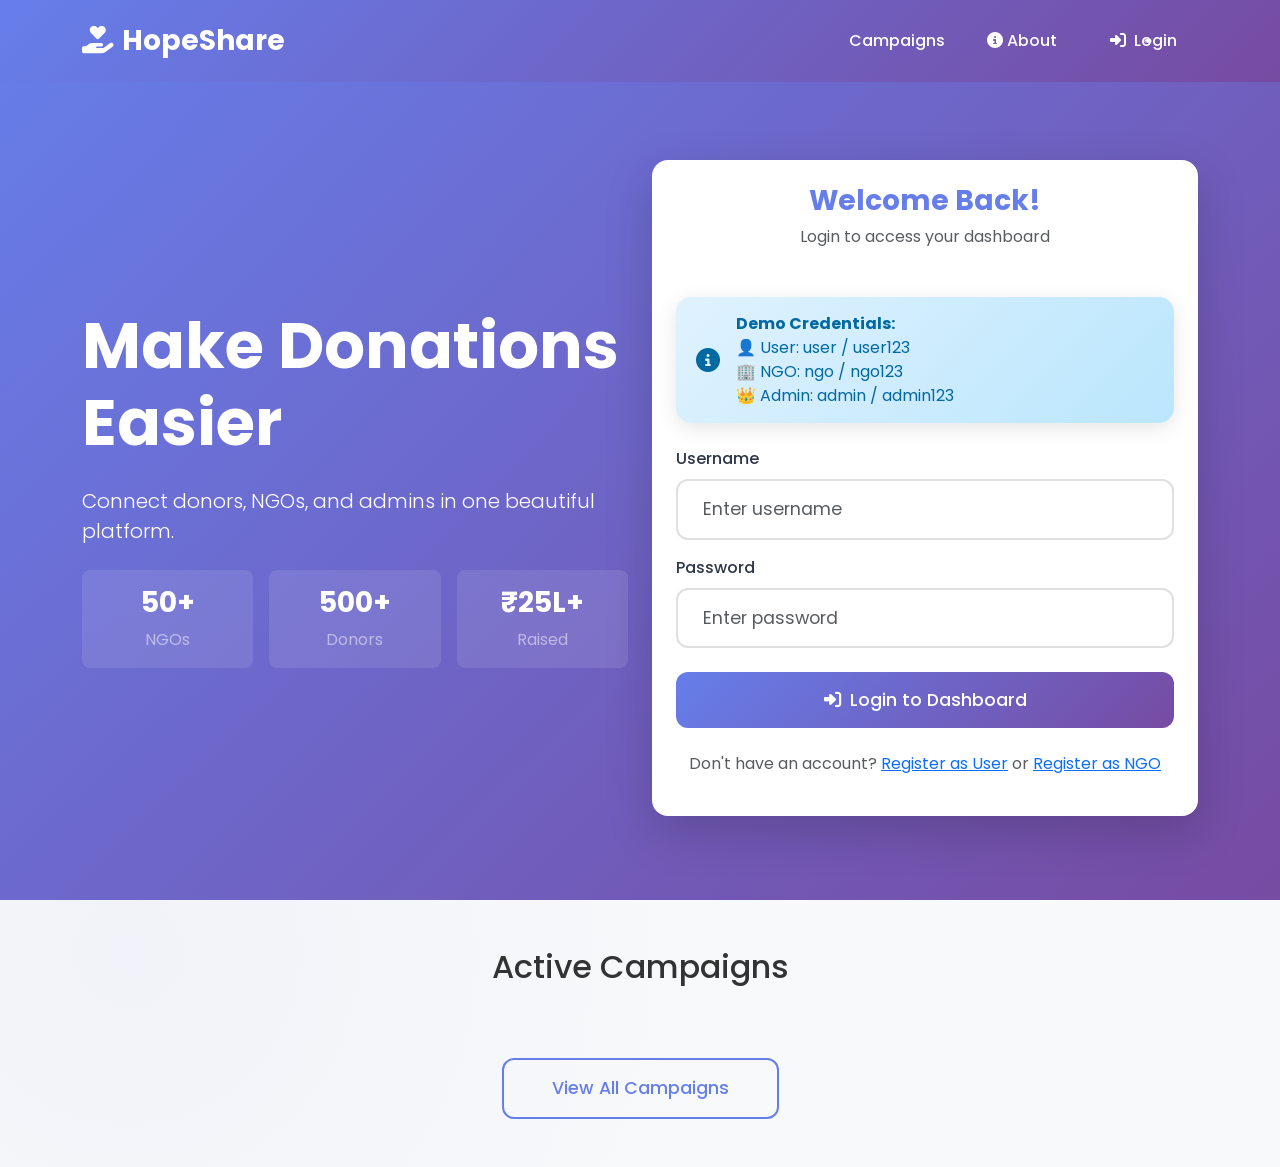
==== index.html @ 8b722194 "first commit" ====
<!DOCTYPE html>
<html lang="en">
<head>
    <meta charset="UTF-8">
    <meta name="viewport" content="width=device-width, initial-scale=1.0">
    <title>HopeShare - Donation Management</title>
    
    <!-- Bootstrap 5 CSS -->
    <link href="https://cdn.jsdelivr.net/npm/bootstrap@5.3.0/dist/css/bootstrap.min.css" rel="stylesheet">
    <!-- Font Awesome -->
    <link rel="stylesheet" href="https://cdnjs.cloudflare.com/ajax/libs/font-awesome/6.4.0/css/all.min.css">
    <!-- Google Fonts -->
    <link href="https://fonts.googleapis.com/css2?family=Poppins:wght@300;400;500;600;700&display=swap" rel="stylesheet">
    <!-- AOS Animation -->
    <link href="https://unpkg.com/aos@2.3.1/dist/aos.css" rel="stylesheet">
    <!-- Custom CSS -->
    <link rel="stylesheet" href="css/style.css">
</head>
<body>

    <!-- Navbar -->
    <nav class="navbar navbar-expand-lg navbar-dark fixed-top" style="background: linear-gradient(135deg, #667eea 0%, #764ba2 100%);">
        <div class="container">
            <a class="navbar-brand fw-bold fs-3" href="index.html">
                <i class="fas fa-hand-holding-heart me-2"></i>HopeShare
            </a>
            <button class="navbar-toggler" type="button" data-bs-toggle="collapse" data-bs-target="#navbarNav">
                <span class="navbar-toggler-icon"></span>
            </button>
            <div class="collapse navbar-collapse" id="navbarNav">
                <ul class="navbar-nav ms-auto">
                    <li class="nav-item">
                        <a class="nav-link active" href="index.html">Home</a>
                    </li>
                    <li class="nav-item">
                        <a class="nav-link" href="campaigns.html">Campaigns</a>
                    </li>
                    <li class="nav-item">
                        <a class="nav-link" href="about.html">About</a>
                    </li>
                    <li class="nav-item dropdown">
                        <a class="nav-link dropdown-toggle btn btn-light text-primary px-4 ms-3" href="#" id="loginDropdown" role="button" data-bs-toggle="dropdown">
                            <i class="fas fa-sign-in-alt"></i> Login
                        </a>
                        <ul class="dropdown-menu dropdown-menu-end">
                            <li><a class="dropdown-item" href="index.html"><i class="fas fa-sign-in-alt me-2"></i>Login</a></li>
                            <li><hr class="dropdown-divider"></li>
                            <li><a class="dropdown-item" href="register.html?type=user"><i class="fas fa-user me-2"></i>Register as User</a></li>
                            <li><a class="dropdown-item" href="register.html?type=ngo"><i class="fas fa-building me-2"></i>Register as NGO</a></li>
                        </ul>
                    </li>
                </ul>
            </div>
        </div>
    </nav>

    <!-- Hero Section with Login Form -->
    <section id="home" class="min-vh-100 d-flex align-items-center" style="background: linear-gradient(135deg, #667eea 0%, #764ba2 100%); padding-top: 76px;">
        <div class="container">
            <div class="row align-items-center">
                <div class="col-lg-6 text-white mb-5 mb-lg-0" data-aos="fade-right">
                    <h1 class="display-3 fw-bold mb-4">Make Donations Easier</h1>
                    <p class="lead mb-4">Connect donors, NGOs, and admins in one beautiful platform.</p>
                    <div class="row g-3">
                        <div class="col-4">
                            <div class="bg-white bg-opacity-10 rounded-3 p-3 text-center">
                                <h3 class="text-white fw-bold">50+</h3>
                                <p class="text-white-50 mb-0">NGOs</p>
                            </div>
                        </div>
                        <div class="col-4">
                            <div class="bg-white bg-opacity-10 rounded-3 p-3 text-center">
                                <h3 class="text-white fw-bold">500+</h3>
                                <p class="text-white-50 mb-0">Donors</p>
                            </div>
                        </div>
                        <div class="col-4">
                            <div class="bg-white bg-opacity-10 rounded-3 p-3 text-center">
                                <h3 class="text-white fw-bold">₹25L+</h3>
                                <p class="text-white-50 mb-0">Raised</p>
                            </div>
                        </div>
                    </div>
                </div>
                
                <div class="col-lg-6" data-aos="fade-left">
                    <div class="card border-0 shadow-lg rounded-4">
                        <div class="card-header bg-transparent border-0 text-center pt-4">
                            <h3 class="fw-bold" style="color: #667eea;">Welcome Back!</h3>
                            <p class="text-muted">Login to access your dashboard</p>
                        </div>
                        <div class="card-body p-4">
                            <!-- Demo Credentials Alert -->
                            <div class="alert alert-info d-flex align-items-center mb-4" role="alert">
                                <i class="fas fa-info-circle fs-4 me-3"></i>
                                <div>
                                    <strong>Demo Credentials:</strong><br>
                                    👤 User: user / user123<br>
                                    🏢 NGO: ngo / ngo123<br>
                                    👑 Admin: admin / admin123
                                </div>
                            </div>

                            <!-- Login Form -->
                            <form id="loginForm">
                                <div class="mb-3">
                                    <label class="form-label">Username</label>
                                    <input type="text" class="form-control form-control-lg" id="username" placeholder="Enter username" required>
                                </div>
                                <div class="mb-4">
                                    <label class="form-label">Password</label>
                                    <input type="password" class="form-control form-control-lg" id="password" placeholder="Enter password" required>
                                </div>
                                <button type="submit" class="btn btn-primary btn-lg w-100" style="background: linear-gradient(135deg, #667eea 0%, #764ba2 100%); border: none;">
                                    <i class="fas fa-sign-in-alt me-2"></i>Login to Dashboard
                                </button>
                            </form>
                            
                            <div class="text-center mt-4">
                                <p class="text-muted">Don't have an account? 
                                    <a href="register.html?type=user" class="text-primary">Register as User</a> or 
                                    <a href="register.html?type=ngo" class="text-primary">Register as NGO</a>
                                </p>
                            </div>
                        </div>
                    </div>
                </div>
            </div>
        </div>
    </section>

    <!-- Active Campaigns Preview -->
    <section id="campaigns" class="py-5 bg-light">
        <div class="container">
            <h2 class="text-center mb-5" data-aos="fade-up">Active Campaigns</h2>
            <div class="row" id="homeCampaigns">
                <!-- Campaigns will be loaded dynamically -->
            </div>
            <div class="text-center mt-4">
                <a href="campaigns.html" class="btn btn-outline-primary btn-lg px-5">View All Campaigns</a>
            </div>
        </div>
    </section>

    <!-- Bootstrap JS -->
    <script src="https://cdn.jsdelivr.net/npm/bootstrap@5.3.0/dist/js/bootstrap.bundle.min.js"></script>
    <!-- AOS JS -->
    <script src="https://unpkg.com/aos@2.3.1/dist/aos.js"></script>
    <!-- Custom JS -->
    <script src="js/main.js"></script>
    <script>
        AOS.init({
            duration: 1000,
            once: true
        });
        
        // Load campaigns for homepage
        document.addEventListener('DOMContentLoaded', async function() {
            try {
                const response = await fetch('https://donationmanagement-backend-2.onrender.com/campaigns/?status=active');
                if (response.ok) {
                    const campaigns = await response.json();
                    const container = document.getElementById('homeCampaigns');
                    
                    if (campaigns && campaigns.length > 0) {
                        let html = '';
                        campaigns.slice(0, 3).forEach((campaign, index) => {
                            const progress = (campaign.raised_amount / campaign.goal_amount) * 100;
                            html += `
                                <div class="col-md-4 mb-4" data-aos="flip-left" data-aos-delay="${index * 100}">
                                    <div class="card h-100 shadow-sm border-0 rounded-4 campaign-card">
                                        <img src="${campaign.image_url || 'https://images.unsplash.com/photo-1488521787991-0c7e7c3d6b9d'}" class="card-img-top rounded-top-4" style="height: 200px; object-fit: cover;">
                                        <div class="card-body">
                                            <span class="badge bg-success mb-2">${campaign.category}</span>
                                            <h5 class="card-title">${campaign.title}</h5>
                                            <p class="card-text text-muted">${campaign.description || 'Help make a difference!'}</p>
                                            <div class="progress mb-2" style="height: 8px;">
                                                <div class="progress-bar bg-success" style="width: ${progress}%"></div>
                                            </div>
                                            <div class="d-flex justify-content-between">
                                                <span>Raised: ₹${campaign.raised_amount.toLocaleString()}</span>
                                                <span>Goal: ₹${campaign.goal_amount.toLocaleString()}</span>
                                            </div>
                                        </div>
                                    </div>
                                </div>
                            `;
                        });
                        container.innerHTML = html;
                    }
                }
            } catch (error) {
                console.error('Error loading campaigns:', error);
            }
        });
    </script>
</body>
</html>
---- css/style.css ----
/* Global Styles */
* {
    margin: 0;
    padding: 0;
    box-sizing: border-box;
    font-family: 'Poppins', sans-serif;
}

body {
    overflow-x: hidden;
    color: #333;
}

/* Navbar Styles */
.navbar {
    backdrop-filter: blur(10px);
    transition: all 0.3s ease;
    padding: 15px 0;
}

.navbar.scrolled {
    padding: 10px 0;
    background: rgba(255, 255, 255, 0.95) !important;
    box-shadow: 0 5px 20px rgba(0,0,0,0.1);
}

.navbar.scrolled .navbar-brand,
.navbar.scrolled .nav-link {
    color: #333 !important;
}

.navbar-brand {
    font-weight: 700;
    font-size: 1.8rem;
}

.navbar .nav-link {
    color: white !important;
    font-weight: 500;
    padding: 0.5rem 1rem !important;
    margin: 0 5px;
    border-radius: 8px;
    transition: all 0.3s ease;
}

.navbar .nav-link:hover {
    background: rgba(255,255,255,0.1);
    transform: translateY(-2px);
}

.navbar .nav-link.active {
    background: rgba(255,255,255,0.2);
}

/* Card Animations */
.campaign-card {
    transition: all 0.3s ease;
    overflow: hidden;
    cursor: pointer;
    border: none;
    border-radius: 20px !important;
}

.campaign-card:hover {
    transform: translateY(-10px);
    box-shadow: 0 20px 40px rgba(0,0,0,0.15) !important;
}

.campaign-card img {
    transition: all 0.5s ease;
    height: 200px;
    object-fit: cover;
}

.campaign-card:hover img {
    transform: scale(1.1);
}

.campaign-card .card-body {
    padding: 1.5rem;
}

/* Dashboard Cards */
.dashboard-card {
    border-radius: 20px;
    padding: 25px;
    color: white;
    transition: all 0.3s ease;
    cursor: pointer;
    position: relative;
    overflow: hidden;
    border: none;
    box-shadow: 0 10px 30px rgba(0,0,0,0.1);
}

.dashboard-card::before {
    content: '';
    position: absolute;
    top: 0;
    left: 0;
    right: 0;
    bottom: 0;
    background: rgba(255,255,255,0.1);
    transform: translateX(-100%);
    transition: transform 0.5s ease;
}

.dashboard-card:hover::before {
    transform: translateX(0);
}

.dashboard-card:hover {
    transform: translateY(-10px);
    box-shadow: 0 20px 40px rgba(0,0,0,0.2);
}

.dashboard-card i {
    position: relative;
    z-index: 1;
}

.dashboard-card h3 {
    position: relative;
    z-index: 1;
    font-size: 1.2rem;
    margin-bottom: 10px;
}

.dashboard-card h2 {
    position: relative;
    z-index: 1;
    font-size: 2.5rem;
    font-weight: 700;
    margin-bottom: 5px;
}

.dashboard-card p {
    position: relative;
    z-index: 1;
    opacity: 0.9;
    font-size: 0.9rem;
}

.card-user { background: linear-gradient(135deg, #667eea 0%, #764ba2 100%); }
.card-ngo { background: linear-gradient(135deg, #f093fb 0%, #f5576c 100%); }
.card-admin { background: linear-gradient(135deg, #4facfe 0%, #00f2fe 100%); }
.card-donations { background: linear-gradient(135deg, #43e97b 0%, #38f9d7 100%); }

/* Stats Cards */
.stat-card {
    background: white;
    border-radius: 15px;
    padding: 20px;
    box-shadow: 0 5px 20px rgba(0,0,0,0.05);
    transition: all 0.3s ease;
}

.stat-card:hover {
    transform: translateY(-5px);
    box-shadow: 0 15px 30px rgba(0,0,0,0.1);
}

.stat-icon {
    width: 60px;
    height: 60px;
    border-radius: 50%;
    display: flex;
    align-items: center;
    justify-content: center;
    font-size: 24px;
    margin-bottom: 15px;
    background: linear-gradient(135deg, #667eea 0%, #764ba2 100%);
    color: white;
}

/* Table Styles */
.table {
    border-radius: 15px;
    overflow: hidden;
}

.table thead th {
    background: #f8f9fa;
    border-bottom: none;
    font-weight: 600;
    color: #2d3748;
    padding: 15px;
}

.table tbody td {
    padding: 15px;
    vertical-align: middle;
}

.table-hover tbody tr {
    transition: all 0.3s ease;
}

.table-hover tbody tr:hover {
    background: rgba(102, 126, 234, 0.05);
    transform: scale(1.01);
    box-shadow: 0 5px 15px rgba(0,0,0,0.1);
}

/* Button Styles */
.btn {
    border-radius: 12px;
    padding: 12px 30px;
    font-weight: 500;
    transition: all 0.3s ease;
    position: relative;
    overflow: hidden;
    border: none;
}

.btn::after {
    content: '';
    position: absolute;
    top: 50%;
    left: 50%;
    width: 0;
    height: 0;
    border-radius: 50%;
    background: rgba(255,255,255,0.5);
    transform: translate(-50%, -50%);
    transition: width 0.5s, height 0.5s;
}

.btn:active::after {
    width: 300px;
    height: 300px;
}

.btn-primary {
    background: linear-gradient(135deg, #667eea 0%, #764ba2 100%);
    border: none;
}

.btn-primary:hover {
    background: linear-gradient(135deg, #764ba2 0%, #667eea 100%);
    transform: translateY(-2px);
    box-shadow: 0 10px 20px rgba(102, 126, 234, 0.3);
}

.btn-outline-primary {
    background: transparent;
    border: 2px solid #667eea;
    color: #667eea;
}

.btn-outline-primary:hover {
    background: linear-gradient(135deg, #667eea 0%, #764ba2 100%);
    border-color: transparent;
    color: white;
    transform: translateY(-2px);
    box-shadow: 0 10px 20px rgba(102, 126, 234, 0.3);
}

.btn-lg {
    padding: 15px 40px;
    font-size: 1.1rem;
}

.btn-sm {
    padding: 8px 20px;
    font-size: 0.9rem;
}

/* Form Styles */
.form-control, .form-select {
    border-radius: 12px;
    padding: 12px 20px;
    border: 2px solid #e0e0e0;
    transition: all 0.3s ease;
    font-size: 1rem;
}

.form-control:focus, .form-select:focus {
    border-color: #667eea;
    box-shadow: 0 0 0 0.2rem rgba(102, 126, 234, 0.25);
}

.form-control-lg {
    padding: 15px 25px;
    font-size: 1.1rem;
}

.form-label {
    font-weight: 500;
    color: #2d3748;
    margin-bottom: 8px;
}

.form-check-input:checked {
    background-color: #667eea;
    border-color: #667eea;
}

/* Notification Badge */
.notification-badge {
    position: absolute;
    top: -5px;
    right: -5px;
    padding: 3px 6px;
    border-radius: 50%;
    background: #f5576c;
    color: white;
    font-size: 10px;
    min-width: 18px;
    text-align: center;
    animation: pulse 2s infinite;
}

@keyframes pulse {
    0% { transform: scale(1); }
    50% { transform: scale(1.1); }
    100% { transform: scale(1); }
}

/* Loading Animation */
.loader {
    width: 48px;
    height: 48px;
    border: 5px solid #f3f3f3;
    border-top: 5px solid #667eea;
    border-radius: 50%;
    animation: spin 1s linear infinite;
    margin: 0 auto;
}

@keyframes spin {
    0% { transform: rotate(0deg); }
    100% { transform: rotate(360deg); }
}

/* Alert Styles */
.alert {
    border-radius: 15px;
    border: none;
    box-shadow: 0 5px 20px rgba(0,0,0,0.1);
    padding: 15px 20px;
    animation: slideDown 0.5s ease;
}

@keyframes slideDown {
    from {
        transform: translateY(-100%);
        opacity: 0;
    }
    to {
        transform: translateY(0);
        opacity: 1;
    }
}

.alert-info {
    background: linear-gradient(135deg, #e0f2fe 0%, #bae6fd 100%);
    color: #0369a1;
}

.alert-success {
    background: linear-gradient(135deg, #dcfce7 0%, #bbf7d0 100%);
    color: #166534;
}

.alert-danger {
    background: linear-gradient(135deg, #fee2e2 0%, #fecaca 100%);
    color: #991b1b;
}

.alert-warning {
    background: linear-gradient(135deg, #fef9c3 0%, #fef08a 100%);
    color: #854d0e;
}

/* Progress Bar Styles */
.progress {
    height: 10px;
    border-radius: 10px;
    background: #e9ecef;
    overflow: hidden;
}

.progress-bar {
    border-radius: 10px;
    background: linear-gradient(135deg, #667eea 0%, #764ba2 100%);
    animation: progress 1.5s ease-in-out;
}

@keyframes progress {
    from { width: 0; }
    to { width: 100%; }
}

/* Badge Styles */
.badge {
    padding: 8px 15px;
    border-radius: 25px;
    font-weight: 500;
    font-size: 0.8rem;
}

.badge.bg-success {
    background: linear-gradient(135deg, #43e97b 0%, #38f9d7 100%) !important;
}

.badge.bg-warning {
    background: linear-gradient(135deg, #f093fb 0%, #f5576c 100%) !important;
}

.badge.bg-info {
    background: linear-gradient(135deg, #4facfe 0%, #00f2fe 100%) !important;
}

/* Dropdown Styles */
.dropdown-menu {
    border: none;
    border-radius: 15px;
    box-shadow: 0 10px 40px rgba(0,0,0,0.1);
    padding: 10px;
    min-width: 200px;
    animation: fadeIn 0.3s ease;
}

.dropdown-item {
    border-radius: 10px;
    padding: 10px 15px;
    transition: all 0.3s ease;
}

.dropdown-item:hover {
    background: #f8f9fa;
    transform: translateX(5px);
}

.dropdown-item.text-danger:hover {
    background: #fee;
}

/* Section Styles */
section {
    position: relative;
    overflow: hidden;
}

section::before {
    content: '';
    position: absolute;
    top: 0;
    left: 0;
    right: 0;
    height: 100%;
    background: radial-gradient(circle at 10% 20%, rgba(102, 126, 234, 0.05) 0%, transparent 50%);
    pointer-events: none;
}

/* Hero Section */
.hero-section {
    min-height: 100vh;
    display: flex;
    align-items: center;
    background: linear-gradient(135deg, #667eea 0%, #764ba2 100%);
    color: white;
}

.hero-title {
    font-size: 3.5rem;
    font-weight: 700;
    margin-bottom: 20px;
    animation: fadeInUp 1s ease;
}

.hero-subtitle {
    font-size: 1.2rem;
    opacity: 0.9;
    margin-bottom: 30px;
    animation: fadeInUp 1s ease 0.2s both;
}

/* Role-based Dashboard Colors */
.user-section { border-left: 5px solid #667eea; }
.ngo-section { border-left: 5px solid #f093fb; }
.admin-section { border-left: 5px solid #4facfe; }

/* Registration Page Styles */
.registration-card {
    max-width: 600px;
    margin: 0 auto;
    border-radius: 30px;
    overflow: hidden;
    box-shadow: 0 20px 60px rgba(0,0,0,0.2);
}

.registration-header {
    background: linear-gradient(135deg, #667eea 0%, #764ba2 100%);
    color: white;
    padding: 30px;
    text-align: center;
}

.registration-body {
    padding: 40px;
    background: white;
}

.role-selector {
    display: flex;
    gap: 20px;
    margin-bottom: 30px;
    padding: 20px;
    background: #f8f9fa;
    border-radius: 15px;
}

.role-option {
    flex: 1;
    text-align: center;
    padding: 15px;
    border-radius: 12px;
    cursor: pointer;
    transition: all 0.3s ease;
    border: 2px solid transparent;
}

.role-option:hover {
    background: white;
    box-shadow: 0 5px 15px rgba(0,0,0,0.1);
}

.role-option.selected {
    border-color: #667eea;
    background: white;
}

.role-option i {
    font-size: 2rem;
    color: #667eea;
    margin-bottom: 10px;
}

/* Campaign Details Page */
.campaign-details {
    background: white;
    border-radius: 30px;
    padding: 40px;
    box-shadow: 0 10px 40px rgba(0,0,0,0.1);
}

.campaign-image {
    border-radius: 20px;
    overflow: hidden;
    box-shadow: 0 10px 30px rgba(0,0,0,0.15);
}

.campaign-meta {
    display: flex;
    gap: 30px;
    margin: 20px 0;
    padding: 20px;
    background: #f8f9fa;
    border-radius: 15px;
}

.meta-item {
    flex: 1;
    text-align: center;
}

.meta-item i {
    font-size: 2rem;
    color: #667eea;
    margin-bottom: 10px;
}

.meta-item span {
    display: block;
    font-size: 1.5rem;
    font-weight: 700;
    color: #2d3748;
}

.meta-item small {
    color: #718096;
}

/* Responsive Design */
@media (max-width: 1200px) {
    .container {
        max-width: 95%;
    }
}

@media (max-width: 992px) {
    .navbar-collapse {
        background: rgba(102, 126, 234, 0.95);
        padding: 20px;
        border-radius: 15px;
        margin-top: 15px;
    }
    
    .navbar.scrolled .navbar-collapse {
        background: rgba(255, 255, 255, 0.95);
    }
    
    .hero-title {
        font-size: 2.8rem;
    }
}

@media (max-width: 768px) {
    .display-3 {
        font-size: 2.5rem;
    }
    
    .display-4 {
        font-size: 2rem;
    }
    
    .dashboard-card {
        margin-bottom: 20px;
    }
    
    .dashboard-card h2 {
        font-size: 2rem;
    }
    
    .hero-title {
        font-size: 2.2rem;
    }
    
    .hero-subtitle {
        font-size: 1rem;
    }
    
    .campaign-meta {
        flex-direction: column;
        gap: 15px;
    }
    
    .registration-body {
        padding: 20px;
    }
    
    .role-selector {
        flex-direction: column;
    }
}

@media (max-width: 576px) {
    .btn {
        width: 100%;
        margin-bottom: 10px;
    }
    
    .table {
        font-size: 0.9rem;
    }
    
    .table td, .table th {
        padding: 10px;
    }
    
    .campaign-card .card-body {
        padding: 1rem;
    }
}

/* Print Styles */
@media print {
    .navbar, .footer, .btn {
        display: none;
    }
    
    body {
        background: white;
        color: black;
    }
    
    .card {
        box-shadow: none;
        border: 1px solid #ddd;
    }
}

/* Utility Classes */
.text-gradient {
    background: linear-gradient(135deg, #667eea 0%, #764ba2 100%);
    -webkit-background-clip: text;
    -webkit-text-fill-color: transparent;
}

.bg-gradient {
    background: linear-gradient(135deg, #667eea 0%, #764ba2 100%);
}

.shadow-hover {
    transition: all 0.3s ease;
}

.shadow-hover:hover {
    box-shadow: 0 20px 40px rgba(0,0,0,0.15) !important;
    transform: translateY(-5px);
}

.cursor-pointer {
    cursor: pointer;
}

.overflow-hidden {
    overflow: hidden;
}

.position-relative {
    position: relative;
}

.z-index-1 {
    z-index: 1;
}

.z-index-2 {
    z-index: 2;
}
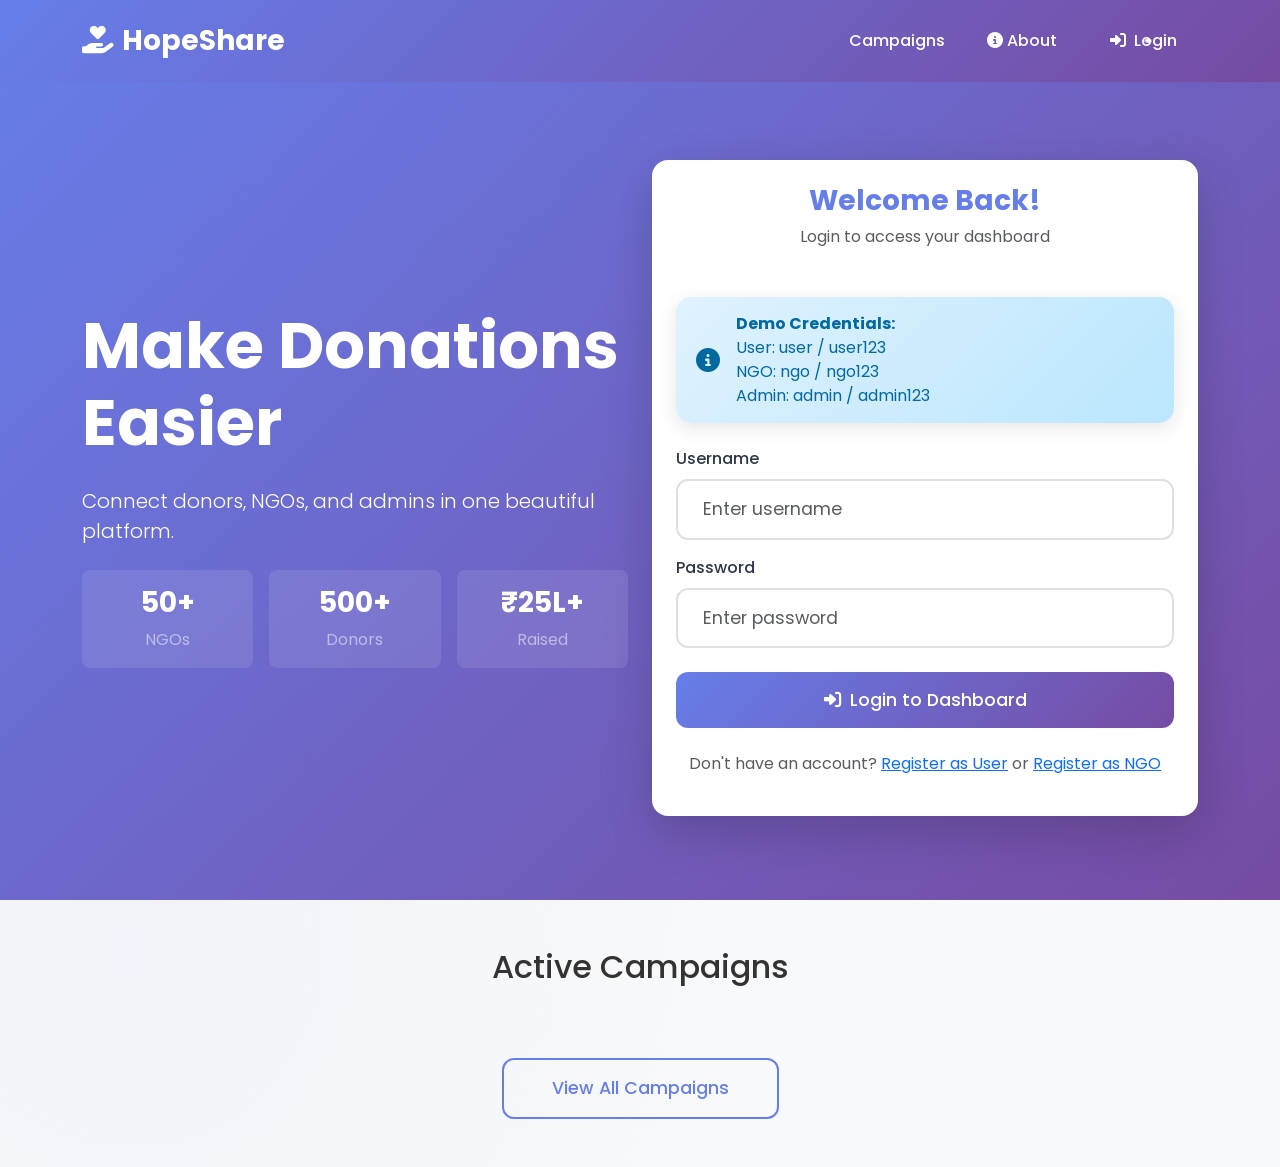
==== commit dc877a0b: "Update index.html" ====
--- a/index.html
+++ b/index.html
@@ -95,9 +95,9 @@
                                 <i class="fas fa-info-circle fs-4 me-3"></i>
                                 <div>
                                     <strong>Demo Credentials:</strong><br>
-                                    👤 User: user / user123<br>
-                                    🏢 NGO: ngo / ngo123<br>
-                                    👑 Admin: admin / admin123
+                                        User: user / user123<br>
+                                        NGO: ngo / ngo123<br>
+                                        Admin: admin / admin123
                                 </div>
                             </div>
 
@@ -157,7 +157,7 @@
         // Load campaigns for homepage
         document.addEventListener('DOMContentLoaded', async function() {
             try {
-                const response = await fetch('https://donationmanagement-backend-2.onrender.com/campaigns/?status=active');
+                const response = await fetch('https://donation-management-backend.onrender.com/campaigns/?status=active');
                 if (response.ok) {
                     const campaigns = await response.json();
                     const container = document.getElementById('homeCampaigns');
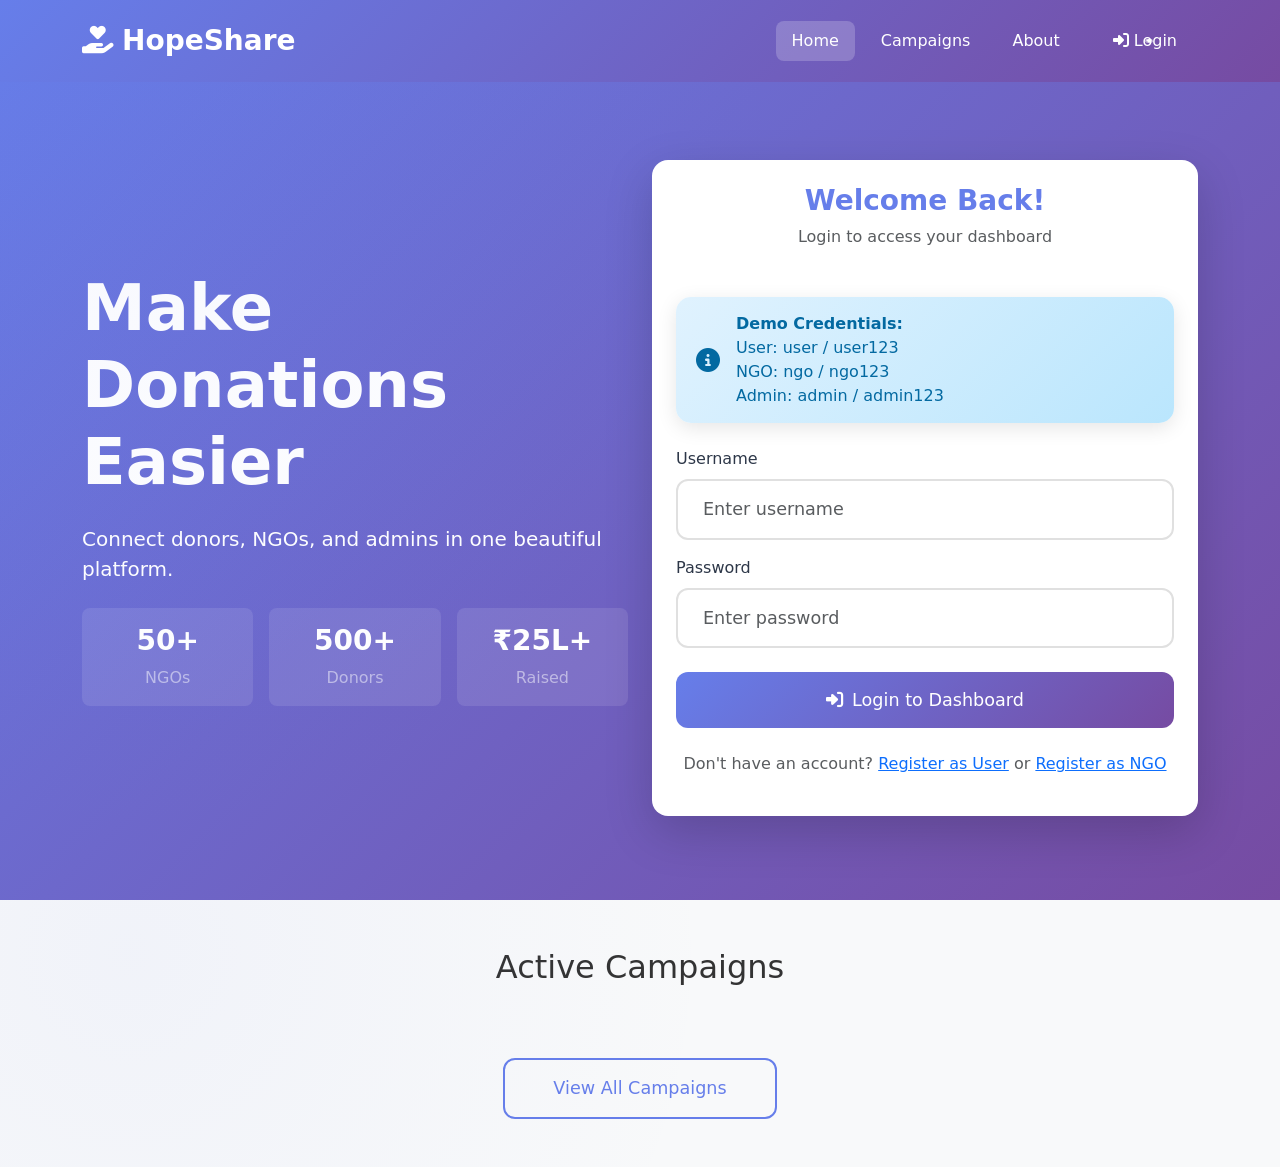
==== commit 80ce9026: "Update index.html" ====
--- a/index.html
+++ b/index.html
@@ -11,8 +11,6 @@
     <link rel="stylesheet" href="https://cdnjs.cloudflare.com/ajax/libs/font-awesome/6.4.0/css/all.min.css">
     <!-- Google Fonts -->
     <link href="https://fonts.googleapis.com/css2?family=Poppins:wght@300;400;500;600;700&display=swap" rel="stylesheet">
-    <!-- AOS Animation -->
-    <link href="https://unpkg.com/aos@2.3.1/dist/aos.css" rel="stylesheet">
     <!-- Custom CSS -->
     <link rel="stylesheet" href="css/style.css">
 </head>
--- a/css/style.css
+++ b/css/style.css
@@ -1,4 +1,4 @@
-/* Global Styles */
+git branch -M main/* Global Styles */
 * {
     margin: 0;
     padding: 0;
